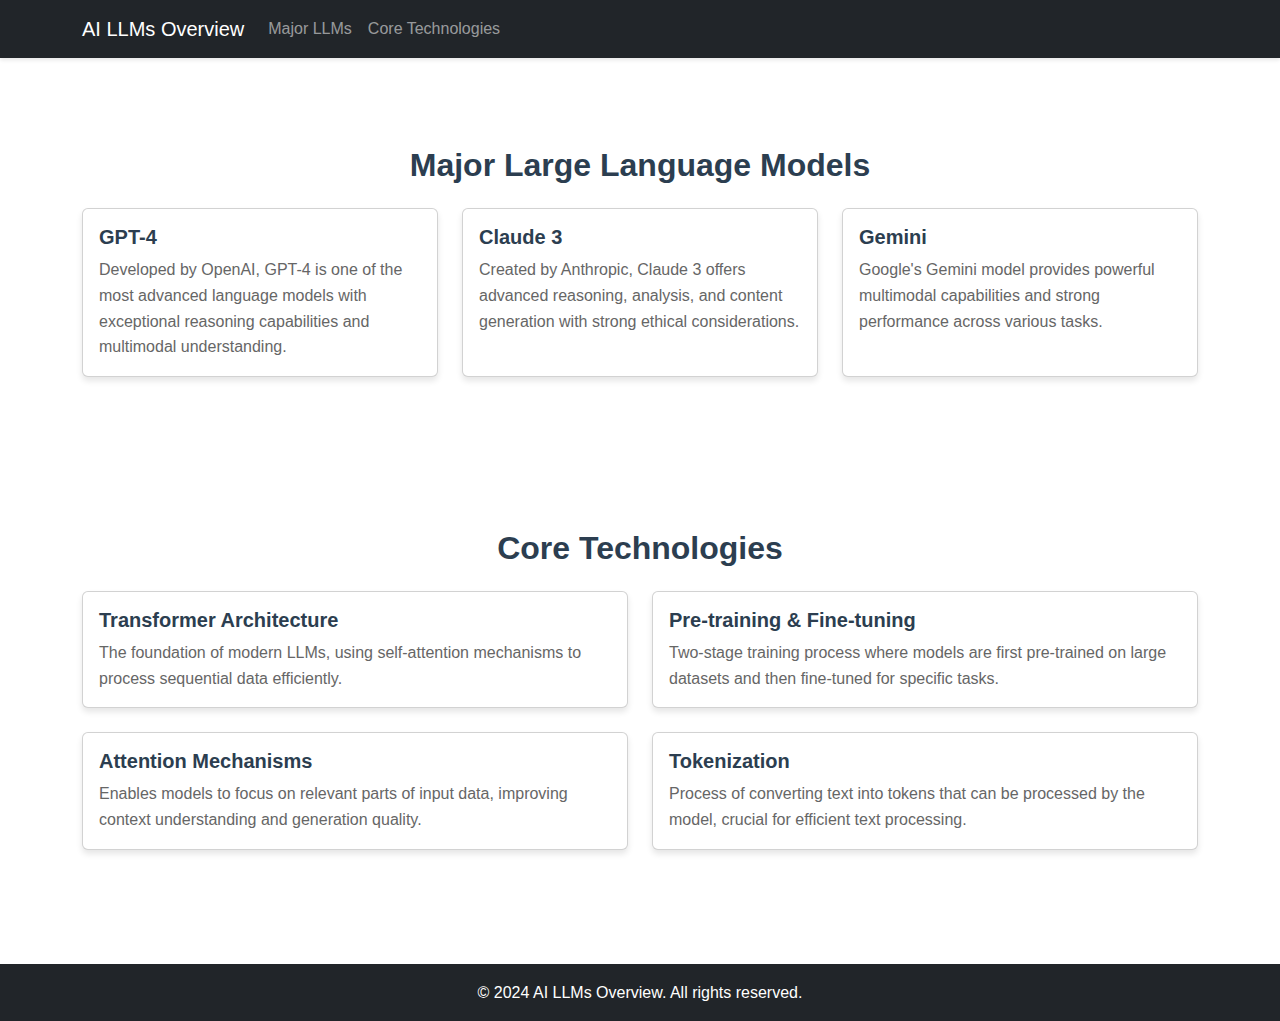
==== index.html @ 27668b32 "Initial commit: Create AI LLMs overview website" ====
<!DOCTYPE html>
<html lang="en">
<head>
    <meta charset="UTF-8">
    <meta name="viewport" content="width=device-width, initial-scale=1.0">
    <title>AI Large Language Models Overview</title>
    <link href="https://cdn.jsdelivr.net/npm/bootstrap@5.3.0/dist/css/bootstrap.min.css" rel="stylesheet">
    <link href="styles.css" rel="stylesheet">
</head>
<body>
    <nav class="navbar navbar-expand-lg navbar-dark bg-dark">
        <div class="container">
            <a class="navbar-brand" href="#">AI LLMs Overview</a>
            <button class="navbar-toggler" type="button" data-bs-toggle="collapse" data-bs-target="#navbarNav">
                <span class="navbar-toggler-icon"></span>
            </button>
            <div class="collapse navbar-collapse" id="navbarNav">
                <ul class="navbar-nav">
                    <li class="nav-item">
                        <a class="nav-link" href="#llms">Major LLMs</a>
                    </li>
                    <li class="nav-item">
                        <a class="nav-link" href="#technologies">Core Technologies</a>
                    </li>
                </ul>
            </div>
        </div>
    </nav>

    <div class="container mt-5">
        <section id="llms" class="mb-5">
            <h2 class="text-center mb-4">Major Large Language Models</h2>
            <div class="row">
                <div class="col-md-4 mb-4">
                    <div class="card h-100">
                        <div class="card-body">
                            <h5 class="card-title">GPT-4</h5>
                            <p class="card-text">Developed by OpenAI, GPT-4 is one of the most advanced language models with exceptional reasoning capabilities and multimodal understanding.</p>
                        </div>
                    </div>
                </div>
                <div class="col-md-4 mb-4">
                    <div class="card h-100">
                        <div class="card-body">
                            <h5 class="card-title">Claude 3</h5>
                            <p class="card-text">Created by Anthropic, Claude 3 offers advanced reasoning, analysis, and content generation with strong ethical considerations.</p>
                        </div>
                    </div>
                </div>
                <div class="col-md-4 mb-4">
                    <div class="card h-100">
                        <div class="card-body">
                            <h5 class="card-title">Gemini</h5>
                            <p class="card-text">Google's Gemini model provides powerful multimodal capabilities and strong performance across various tasks.</p>
                        </div>
                    </div>
                </div>
            </div>
        </section>

        <section id="technologies" class="mb-5">
            <h2 class="text-center mb-4">Core Technologies</h2>
            <div class="row">
                <div class="col-md-6 mb-4">
                    <div class="card h-100">
                        <div class="card-body">
                            <h5 class="card-title">Transformer Architecture</h5>
                            <p class="card-text">The foundation of modern LLMs, using self-attention mechanisms to process sequential data efficiently.</p>
                        </div>
                    </div>
                </div>
                <div class="col-md-6 mb-4">
                    <div class="card h-100">
                        <div class="card-body">
                            <h5 class="card-title">Pre-training & Fine-tuning</h5>
                            <p class="card-text">Two-stage training process where models are first pre-trained on large datasets and then fine-tuned for specific tasks.</p>
                        </div>
                    </div>
                </div>
                <div class="col-md-6 mb-4">
                    <div class="card h-100">
                        <div class="card-body">
                            <h5 class="card-title">Attention Mechanisms</h5>
                            <p class="card-text">Enables models to focus on relevant parts of input data, improving context understanding and generation quality.</p>
                        </div>
                    </div>
                </div>
                <div class="col-md-6 mb-4">
                    <div class="card h-100">
                        <div class="card-body">
                            <h5 class="card-title">Tokenization</h5>
                            <p class="card-text">Process of converting text into tokens that can be processed by the model, crucial for efficient text processing.</p>
                        </div>
                    </div>
                </div>
            </div>
        </section>
    </div>

    <footer class="bg-dark text-white text-center py-3">
        <p class="mb-0">© 2024 AI LLMs Overview. All rights reserved.</p>
    </footer>

    <script src="https://cdn.jsdelivr.net/npm/bootstrap@5.3.0/dist/js/bootstrap.bundle.min.js"></script>
    <script src="script.js"></script>
</body>
</html>
---- styles.css ----
body {
    font-family: 'Segoe UI', Tahoma, Geneva, Verdana, sans-serif;
    line-height: 1.6;
    color: #333;
}

.navbar {
    box-shadow: 0 2px 4px rgba(0,0,0,0.1);
}

.card {
    transition: transform 0.3s ease;
    box-shadow: 0 4px 6px rgba(0,0,0,0.1);
}

.card:hover {
    transform: translateY(-5px);
}

.card-title {
    color: #2c3e50;
    font-weight: 600;
}

.card-text {
    color: #666;
}

section {
    padding: 40px 0;
}

h2 {
    color: #2c3e50;
    font-weight: 700;
    margin-bottom: 30px;
}

footer {
    margin-top: 50px;
}

@media (max-width: 768px) {
    .container {
        padding: 0 20px;
    }
    
    section {
        padding: 20px 0;
    }
}
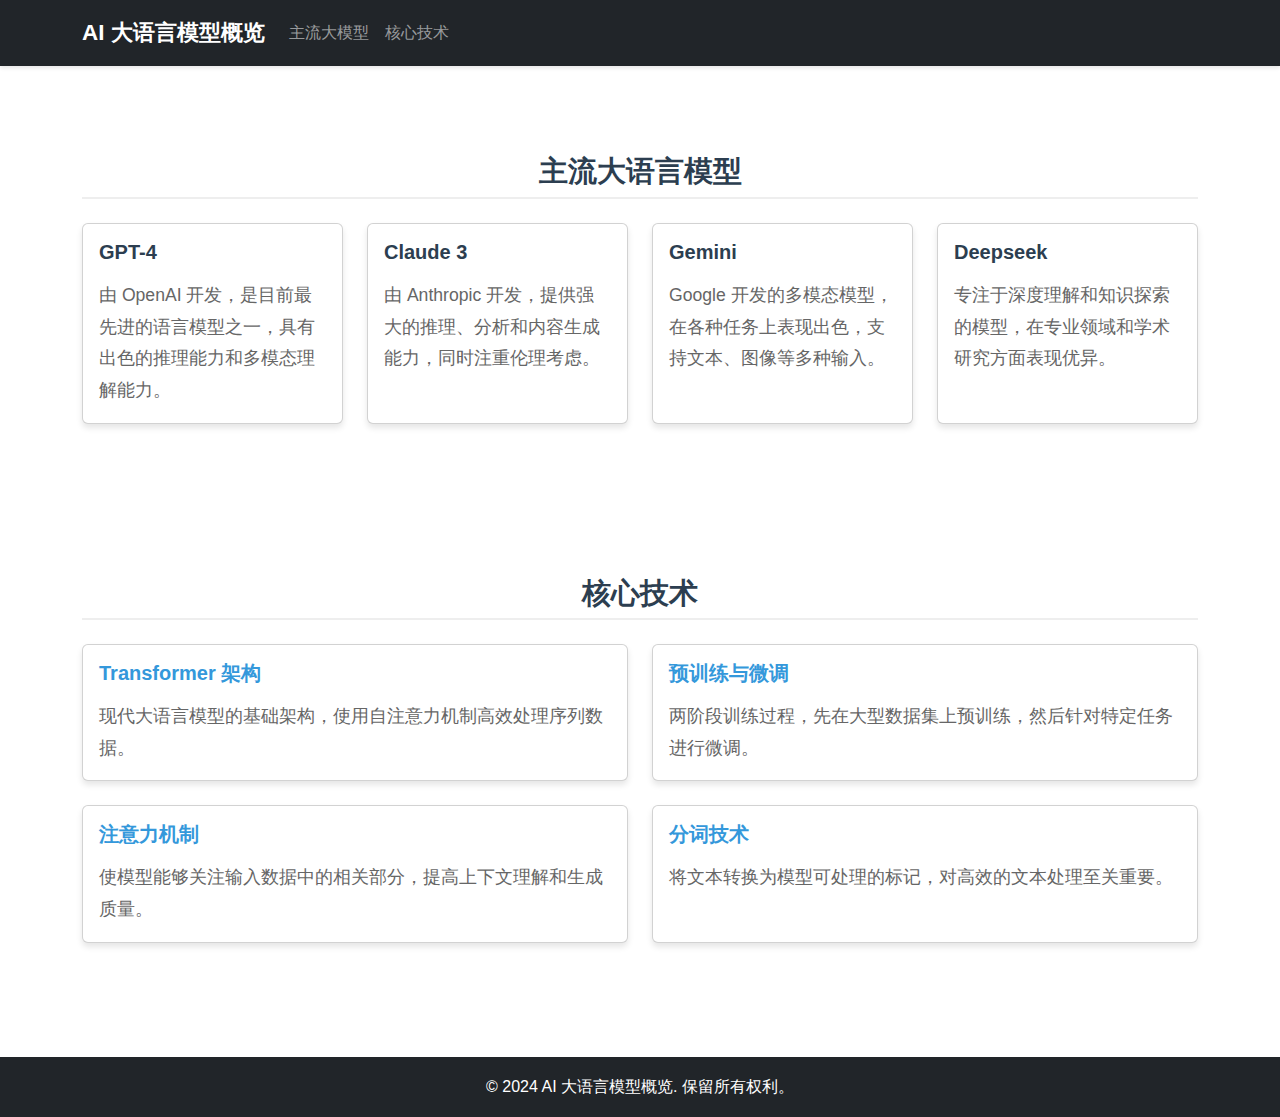
==== commit dd5ba88f: "更新网页为中文版本，添加 Deepseek，为核心技术添加详情页面" ====
--- a/index.html
+++ b/index.html
@@ -1,26 +1,26 @@
 <!DOCTYPE html>
-<html lang="en">
+<html lang="zh">
 <head>
     <meta charset="UTF-8">
     <meta name="viewport" content="width=device-width, initial-scale=1.0">
-    <title>AI Large Language Models Overview</title>
+    <title>AI 大语言模型概览</title>
     <link href="https://cdn.jsdelivr.net/npm/bootstrap@5.3.0/dist/css/bootstrap.min.css" rel="stylesheet">
     <link href="styles.css" rel="stylesheet">
 </head>
 <body>
     <nav class="navbar navbar-expand-lg navbar-dark bg-dark">
         <div class="container">
-            <a class="navbar-brand" href="#">AI LLMs Overview</a>
+            <a class="navbar-brand" href="#">AI 大语言模型概览</a>
             <button class="navbar-toggler" type="button" data-bs-toggle="collapse" data-bs-target="#navbarNav">
                 <span class="navbar-toggler-icon"></span>
             </button>
             <div class="collapse navbar-collapse" id="navbarNav">
                 <ul class="navbar-nav">
                     <li class="nav-item">
-                        <a class="nav-link" href="#llms">Major LLMs</a>
+                        <a class="nav-link" href="#llms">主流大模型</a>
                     </li>
                     <li class="nav-item">
-                        <a class="nav-link" href="#technologies">Core Technologies</a>
+                        <a class="nav-link" href="#technologies">核心技术</a>
                     </li>
                 </ul>
             </div>
@@ -29,29 +29,37 @@
 
     <div class="container mt-5">
         <section id="llms" class="mb-5">
-            <h2 class="text-center mb-4">Major Large Language Models</h2>
+            <h2 class="text-center mb-4">主流大语言模型</h2>
             <div class="row">
-                <div class="col-md-4 mb-4">
+                <div class="col-md-3 mb-4">
                     <div class="card h-100">
                         <div class="card-body">
                             <h5 class="card-title">GPT-4</h5>
-                            <p class="card-text">Developed by OpenAI, GPT-4 is one of the most advanced language models with exceptional reasoning capabilities and multimodal understanding.</p>
+                            <p class="card-text">由 OpenAI 开发，是目前最先进的语言模型之一，具有出色的推理能力和多模态理解能力。</p>
                         </div>
                     </div>
                 </div>
-                <div class="col-md-4 mb-4">
+                <div class="col-md-3 mb-4">
                     <div class="card h-100">
                         <div class="card-body">
                             <h5 class="card-title">Claude 3</h5>
-                            <p class="card-text">Created by Anthropic, Claude 3 offers advanced reasoning, analysis, and content generation with strong ethical considerations.</p>
+                            <p class="card-text">由 Anthropic 开发，提供强大的推理、分析和内容生成能力，同时注重伦理考虑。</p>
                         </div>
                     </div>
                 </div>
-                <div class="col-md-4 mb-4">
+                <div class="col-md-3 mb-4">
                     <div class="card h-100">
                         <div class="card-body">
                             <h5 class="card-title">Gemini</h5>
-                            <p class="card-text">Google's Gemini model provides powerful multimodal capabilities and strong performance across various tasks.</p>
+                            <p class="card-text">Google 开发的多模态模型，在各种任务上表现出色，支持文本、图像等多种输入。</p>
+                        </div>
+                    </div>
+                </div>
+                <div class="col-md-3 mb-4">
+                    <div class="card h-100">
+                        <div class="card-body">
+                            <h5 class="card-title">Deepseek</h5>
+                            <p class="card-text">专注于深度理解和知识探索的模型，在专业领域和学术研究方面表现优异。</p>
                         </div>
                     </div>
                 </div>
@@ -59,37 +67,45 @@
         </section>
 
         <section id="technologies" class="mb-5">
-            <h2 class="text-center mb-4">Core Technologies</h2>
+            <h2 class="text-center mb-4">核心技术</h2>
             <div class="row">
                 <div class="col-md-6 mb-4">
                     <div class="card h-100">
                         <div class="card-body">
-                            <h5 class="card-title">Transformer Architecture</h5>
-                            <p class="card-text">The foundation of modern LLMs, using self-attention mechanisms to process sequential data efficiently.</p>
+                            <h5 class="card-title">
+                                <a href="technologies/transformer.html" class="text-decoration-none">Transformer 架构</a>
+                            </h5>
+                            <p class="card-text">现代大语言模型的基础架构，使用自注意力机制高效处理序列数据。</p>
                         </div>
                     </div>
                 </div>
                 <div class="col-md-6 mb-4">
                     <div class="card h-100">
                         <div class="card-body">
-                            <h5 class="card-title">Pre-training & Fine-tuning</h5>
-                            <p class="card-text">Two-stage training process where models are first pre-trained on large datasets and then fine-tuned for specific tasks.</p>
+                            <h5 class="card-title">
+                                <a href="technologies/training.html" class="text-decoration-none">预训练与微调</a>
+                            </h5>
+                            <p class="card-text">两阶段训练过程，先在大型数据集上预训练，然后针对特定任务进行微调。</p>
                         </div>
                     </div>
                 </div>
                 <div class="col-md-6 mb-4">
                     <div class="card h-100">
                         <div class="card-body">
-                            <h5 class="card-title">Attention Mechanisms</h5>
-                            <p class="card-text">Enables models to focus on relevant parts of input data, improving context understanding and generation quality.</p>
+                            <h5 class="card-title">
+                                <a href="technologies/attention.html" class="text-decoration-none">注意力机制</a>
+                            </h5>
+                            <p class="card-text">使模型能够关注输入数据中的相关部分，提高上下文理解和生成质量。</p>
                         </div>
                     </div>
                 </div>
                 <div class="col-md-6 mb-4">
                     <div class="card h-100">
                         <div class="card-body">
-                            <h5 class="card-title">Tokenization</h5>
-                            <p class="card-text">Process of converting text into tokens that can be processed by the model, crucial for efficient text processing.</p>
+                            <h5 class="card-title">
+                                <a href="technologies/tokenization.html" class="text-decoration-none">分词技术</a>
+                            </h5>
+                            <p class="card-text">将文本转换为模型可处理的标记，对高效的文本处理至关重要。</p>
                         </div>
                     </div>
                 </div>
@@ -98,7 +114,7 @@
     </div>
 
     <footer class="bg-dark text-white text-center py-3">
-        <p class="mb-0">© 2024 AI LLMs Overview. All rights reserved.</p>
+        <p class="mb-0">© 2024 AI 大语言模型概览. 保留所有权利。</p>
     </footer>
 
     <script src="https://cdn.jsdelivr.net/npm/bootstrap@5.3.0/dist/js/bootstrap.bundle.min.js"></script>
--- a/styles.css
+++ b/styles.css
@@ -1,6 +1,6 @@
 body {
-    font-family: 'Segoe UI', Tahoma, Geneva, Verdana, sans-serif;
-    line-height: 1.6;
+    font-family: -apple-system, BlinkMacSystemFont, "Segoe UI", Roboto, "Helvetica Neue", Arial, sans-serif, "Apple Color Emoji", "Segoe UI Emoji", "Segoe UI Symbol";
+    line-height: 1.8;
     color: #333;
 }
 
@@ -9,35 +9,56 @@
 }
 
 .card {
-    transition: transform 0.3s ease;
+    transition: transform 0.3s ease, box-shadow 0.3s ease;
     box-shadow: 0 4px 6px rgba(0,0,0,0.1);
 }
 
 .card:hover {
     transform: translateY(-5px);
+    box-shadow: 0 8px 12px rgba(0,0,0,0.15);
 }
 
 .card-title {
     color: #2c3e50;
     font-weight: 600;
+    margin-bottom: 1rem;
 }
 
 .card-text {
     color: #666;
+    font-size: 1.1rem;
 }
 
 section {
     padding: 40px 0;
 }
 
-h2 {
+h1, h2 {
     color: #2c3e50;
     font-weight: 700;
-    margin-bottom: 30px;
+    margin-bottom: 1.5rem;
+}
+
+h2 {
+    font-size: 1.8rem;
+    border-bottom: 2px solid #eee;
+    padding-bottom: 0.5rem;
 }
 
 footer {
     margin-top: 50px;
+}
+
+.btn-primary {
+    background-color: #3498db;
+    border-color: #3498db;
+    padding: 0.5rem 1.5rem;
+    font-weight: 500;
+}
+
+.btn-primary:hover {
+    background-color: #2980b9;
+    border-color: #2980b9;
 }
 
 @media (max-width: 768px) {
@@ -48,4 +69,57 @@
     section {
         padding: 20px 0;
     }
+
+    h1 {
+        font-size: 2rem;
+    }
+
+    h2 {
+        font-size: 1.5rem;
+    }
+
+    .card-text {
+        font-size: 1rem;
+    }
+}
+
+/* 技术详情页面样式 */
+.technologies-content {
+    max-width: 800px;
+    margin: 0 auto;
+}
+
+.technologies-content ul {
+    padding-left: 1.5rem;
+}
+
+.technologies-content li {
+    margin-bottom: 0.5rem;
+}
+
+.technologies-content strong {
+    color: #2c3e50;
+}
+
+/* 链接样式 */
+a {
+    color: #3498db;
+    text-decoration: none;
+    transition: color 0.3s ease;
+}
+
+a:hover {
+    color: #2980b9;
+    text-decoration: underline;
+}
+
+/* 导航栏样式 */
+.navbar-brand {
+    font-weight: 700;
+    font-size: 1.4rem;
+}
+
+.nav-link {
+    font-weight: 500;
+    padding: 0.5rem 1rem;
 } 